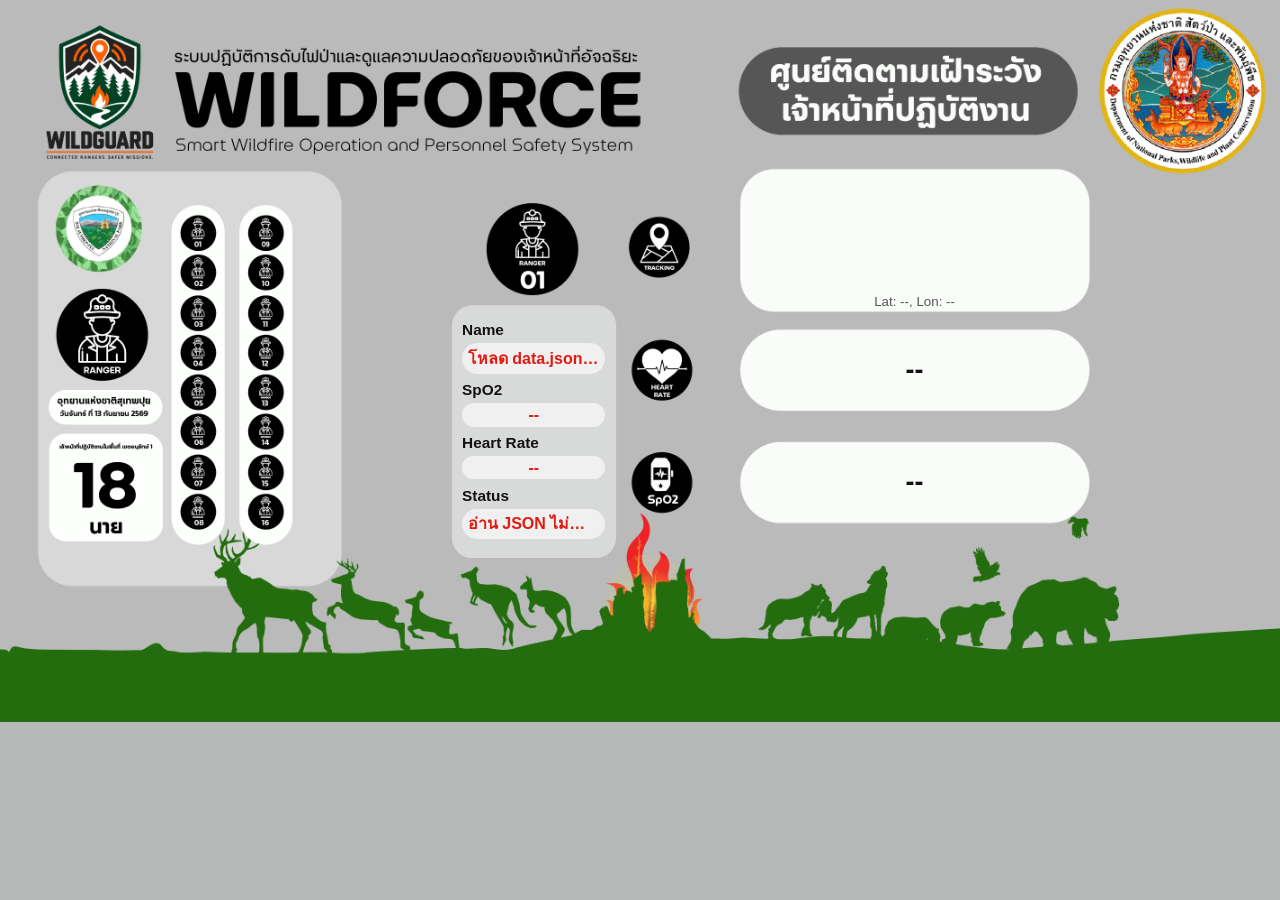
==== preview.html @ 77545406 "Initial GitHub Pages setup" ====
<!doctype html>
<html lang="th">
  <head>
    <meta charset="UTF-8" />
    <meta name="viewport" content="width=device-width, initial-scale=1" />
    <title>Wildforce JSON Test</title>
    <link rel="stylesheet" href="./data/Json_Test/preview.css" />
  </head>
  <body>
    <main class="dashboard">
      <section class="info-panel">
        <div class="field"><b>Name</b><strong id="name">--</strong></div>
        <div class="field"><b>SpO2</b><strong id="spo2">--</strong></div>
        <div class="field"><b>Heart Rate</b><strong id="hr">--</strong></div>
        <div class="field"><b>Status</b><strong id="status">--</strong></div>
      </section>
      <section class="map-panel">
        <iframe id="map" title="ตำแหน่งเจ้าหน้าที่"></iframe>
        <small id="coordinates">Lat: --, Lon: --</small>
      </section>
      <strong class="metric hr" id="rightHr">--</strong>
      <strong class="metric spo2" id="rightSpo2">--</strong>
    </main>
    <script src="./data/Json_Test/preview.js"></script>
  </body>
</html>
---- data/Json_Test/preview.css ----
* {
  box-sizing: border-box;
}
html,
body {
  margin: 0;
  min-height: 100%;
  background: #b7b8b8;
}
body {
  display: grid;
  place-items: start center;
  overflow: auto;
  font-family: "Segoe UI", Tahoma, sans-serif;
}
.dashboard {
  position: relative;
  width: min(100vw, calc(100vh * 1.771875));
  aspect-ratio: 2835 / 1600;
  background: url("../image.png") center / 100% 100% no-repeat;
}
.info-panel {
  position: absolute;
  top: 42.3%;
  left: 35.3%;
  width: 12.8%;
  height: 35%;
  padding: 1.2% 0.8%;
  border-radius: 20px;
  background: #d8dad9;
  color: #111;
}
.field {
  margin-bottom: 5%;
}
.field b {
  display: block;
  margin-bottom: 4px;
  font-size: clamp(10px, 1.2vw, 18px);
}
.field strong {
  display: block;
  overflow: hidden;
  padding: 2% 4%;
  border-radius: 30px;
  background: #f0f0f0;
  color: #e21b12;
  font-size: clamp(10px, 1.25vw, 20px);
  text-align: center;
  white-space: nowrap;
  text-overflow: ellipsis;
}
.map-panel {
  position: absolute;
  top: 23.5%;
  left: 57.8%;
  width: 27.3%;
  height: 19.8%;
}
#map {
  width: 100%;
  height: 100%;
  border: 0;
  border-radius: 25px;
}
.map-panel small {
  position: absolute;
  bottom: 4px;
  left: 0;
  width: 100%;
  color: #555;
  text-align: center;
}
.metric {
  position: absolute;
  left: 57.8%;
  display: grid;
  width: 27.3%;
  height: 11.2%;
  place-items: center;
  color: #111;
  font-size: clamp(20px, 2.1vw, 34px);
}
.hr {
  top: 45.7%;
}
.spo2 {
  top: 61.2%;
}
@media (max-width: 760px) {
  .dashboard {
    width: 100vw;
  }
}
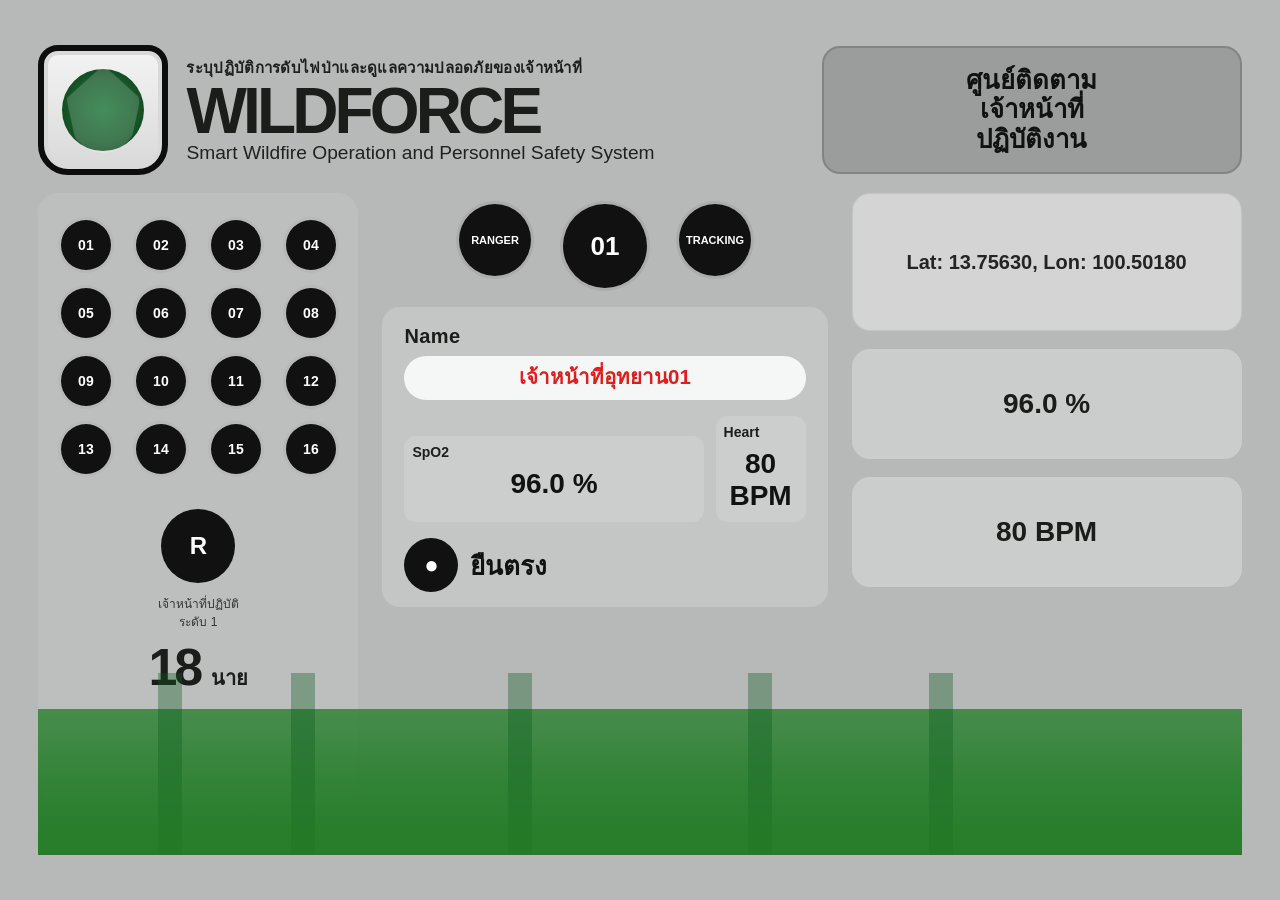
==== commit f70bcc3c: "Align preview layout with supplied design" ====
--- a/preview.html
+++ b/preview.html
@@ -3,24 +3,526 @@
   <head>
     <meta charset="UTF-8" />
     <meta name="viewport" content="width=device-width, initial-scale=1" />
-    <title>Wildforce JSON Test</title>
-    <link rel="stylesheet" href="./data/Json_Test/preview.css" />
+    <title>Wildforce Dashboard</title>
+    <style>
+      :root {
+        --bg: #b7b8b8;
+        --panel: #dfe2df;
+        --dark: #111111;
+        --white: #f5f5f5;
+        --text: #1b1d1a;
+        --muted: #4b4b4b;
+        --green: #1d7b2b;
+        --green-2: #1e8e3a;
+        --red: #de1d1d;
+      }
+
+      * { box-sizing: border-box; }
+      html, body {
+        margin: 0;
+        min-height: 100%;
+        background: var(--bg);
+        font-family: "Segoe UI", Tahoma, sans-serif;
+        color: var(--text);
+      }
+
+      body {
+        display: grid;
+        place-items: center;
+        min-height: 100vh;
+      }
+
+      .dashboard {
+        position: relative;
+        width: min(94vw, 1600px);
+        height: min(90vh, 890px);
+        overflow: hidden;
+        background: var(--bg);
+      }
+
+      .topbar {
+        display: flex;
+        align-items: center;
+        justify-content: space-between;
+        gap: 24px;
+        margin: 0 0 18px;
+      }
+
+      .brand-box {
+        display: flex;
+        align-items: center;
+        gap: 18px;
+        flex: 1;
+        min-width: 0;
+      }
+
+      .shield {
+        flex: 0 0 130px;
+        width: 130px;
+        height: 130px;
+        border-radius: 20px 20px 30px 30px;
+        background: linear-gradient(180deg, #f3f3f3 0%, #d9d9d9 100%);
+        border: 6px solid #0d0d0d;
+        box-shadow: inset 0 0 0 4px #d9d9d9;
+        position: relative;
+      }
+
+      .shield::before {
+        content: "";
+        position: absolute;
+        inset: 18px;
+        border-radius: 50%;
+        background: radial-gradient(circle at center, #1b7437 0%, #175b2a 55%, #0d3518 100%);
+      }
+
+      .shield::after {
+        content: "";
+        position: absolute;
+        inset: 14px 22px 16px 22px;
+        border-radius: 50%;
+        background: #fff;
+        clip-path: polygon(50% 0%, 100% 38%, 84% 100%, 16% 100%, 0% 38%);
+        opacity: .18;
+      }
+
+      .brand-copy {
+        flex: 1;
+        min-width: 0;
+      }
+
+      .brand-copy .small {
+        display: block;
+        color: #1f1f1f;
+        font-weight: 700;
+        font-size: 15px;
+        letter-spacing: .02em;
+      }
+
+      .brand-copy .title {
+        font-size: clamp(46px, 5vw, 118px);
+        line-height: .85;
+        letter-spacing: -.06em;
+        font-weight: 900;
+        margin-top: 4px;
+      }
+
+      .brand-copy .tag {
+        margin-top: 4px;
+        color: #212121;
+        font-size: clamp(16px, 1.5vw, 26px);
+        font-weight: 500;
+      }
+
+      .title-card {
+        width: 420px;
+        min-width: 260px;
+        height: 128px;
+        border-radius: 18px;
+        background: rgba(17,17,17,0.16);
+        border: 2px solid rgba(17,17,17,0.18);
+        display: grid;
+        place-items: center;
+        text-align: center;
+        padding: 8px 18px;
+        font-weight: 800;
+        color: #111;
+        line-height: 1.15;
+        font-size: clamp(22px, 2vw, 36px);
+      }
+
+      .content {
+        display: grid;
+        grid-template-columns: 320px 1fr 390px;
+        gap: 24px;
+        align-items: start;
+      }
+
+      .roster-panel {
+        background: rgba(255,255,255,0.08);
+        border-radius: 20px;
+        padding: 18px 14px 12px;
+        min-height: 610px;
+      }
+
+      .roster-grid {
+        display: grid;
+        grid-template-columns: repeat(4, 1fr);
+        gap: 12px 8px;
+        align-items: center;
+        justify-items: center;
+        margin-top: 6px;
+      }
+
+      .roster-cell {
+        width: 56px;
+        height: 56px;
+        border-radius: 50%;
+        background: #111;
+        color: #fff;
+        display: grid;
+        place-items: center;
+        font-weight: 700;
+        font-size: 14px;
+        border: 3px solid rgba(255,255,255,0.7);
+      }
+
+      .roster-cell.active {
+        background: #111;
+        box-shadow: inset 0 0 0 3px #fff;
+      }
+
+      .roster-footer {
+        margin-top: 18px;
+        position: relative;
+        padding-top: 14px;
+      }
+
+      .roster-footer .selected {
+        width: 74px;
+        height: 74px;
+        border-radius: 50%;
+        background: #111;
+        color: #fff;
+        display: grid;
+        place-items: center;
+        font-weight: 800;
+        font-size: 24px;
+        margin: 0 auto 12px;
+      }
+
+      .roster-footer .meta {
+        font-size: 12px;
+        text-align: center;
+        color: #333;
+        line-height: 1.5;
+      }
+
+      .count {
+        font-size: clamp(52px, 4vw, 92px);
+        font-weight: 900;
+        letter-spacing: -0.06em;
+        line-height: 1;
+        text-align: center;
+        margin-top: 10px;
+      }
+
+      .count span {
+        font-size: 20px;
+        letter-spacing: 0;
+      }
+
+      .middle {
+        display: flex;
+        flex-direction: column;
+        gap: 16px;
+      }
+
+      .status-row {
+        display: flex;
+        justify-content: center;
+        gap: 26px;
+        margin-top: 8px;
+      }
+
+      .mini-badge {
+        width: 90px;
+        height: 90px;
+        border-radius: 50%;
+        background: #111;
+        color: #fff;
+        display: grid;
+        place-items: center;
+        font-weight: 800;
+        font-size: 12px;
+        border: 3px solid rgba(255,255,255,0.65);
+      }
+
+      .mini-badge.small {
+        width: 78px;
+        height: 78px;
+        font-size: 11px;
+      }
+
+      .mini-badge strong {
+        display: block;
+        font-size: 26px;
+        line-height: 1;
+      }
+
+      .info-box {
+        width: 100%;
+        border-radius: 18px;
+        background: rgba(255,255,255,0.18);
+        padding: 18px 22px 14px;
+        min-height: 300px;
+      }
+
+      .label {
+        display: block;
+        margin: 0 0 8px;
+        font-size: 20px;
+        font-weight: 800;
+        letter-spacing: .02em;
+      }
+
+      .value {
+        display: block;
+        width: 100%;
+        min-height: 44px;
+        border-radius: 22px;
+        background: rgba(255,255,255,0.84);
+        color: var(--red);
+        font-size: clamp(18px, 1.6vw, 30px);
+        font-weight: 800;
+        padding: 8px 12px;
+        text-align: center;
+        line-height: 1.3;
+      }
+
+      .metrics {
+        display: grid;
+        grid-template-columns: 1fr 90px;
+        gap: 12px;
+        margin-top: 16px;
+        align-items: end;
+      }
+
+      .metric-box {
+        background: rgba(255,255,255,0.14);
+        border-radius: 12px;
+        padding: 8px 8px 10px;
+        min-height: 86px;
+      }
+
+      .metric-box .sub {
+        display: block;
+        font-size: 14px;
+        font-weight: 700;
+        color: #1d1d1d;
+      }
+
+      .metric-box .num {
+        display: block;
+        margin-top: 8px;
+        font-size: 28px;
+        text-align: center;
+        font-weight: 800;
+        color: #111;
+      }
+
+      .status-display {
+        margin-top: 16px;
+        display: flex;
+        align-items: center;
+        gap: 12px;
+      }
+
+      .status-indicator {
+        width: 54px;
+        height: 54px;
+        border-radius: 50%;
+        background: #111;
+        color: #fff;
+        display: grid;
+        place-items: center;
+        font-size: 24px;
+        font-weight: 800;
+      }
+
+      .status-text {
+        font-size: 26px;
+        font-weight: 800;
+        color: #111;
+        flex: 1;
+      }
+
+      .right-area {
+        display: flex;
+        flex-direction: column;
+        gap: 18px;
+      }
+
+      .map-box {
+        height: 138px;
+        border-radius: 18px;
+        background: rgba(255,255,255,0.4);
+        border: 1px solid rgba(0,0,0,0.08);
+        display: grid;
+        place-items: center;
+        font-size: 20px;
+        color: #242424;
+        font-weight: 700;
+      }
+
+      .stat-box {
+        height: 110px;
+        border-radius: 18px;
+        background: rgba(255,255,255,0.28);
+        display: flex;
+        align-items: center;
+        justify-content: center;
+        font-size: 28px;
+        font-weight: 800;
+      }
+
+      .forest {
+        position: absolute;
+        left: 0;
+        right: 0;
+        bottom: -18px;
+        height: 200px;
+        background: linear-gradient(180deg, rgba(0,0,0,0) 0%, rgba(0,0,0,0) 18%, rgba(44,129,49,0.82) 18%, rgba(22,120,34,0.9) 100%);
+        border-radius: 26px 26px 0 0;
+        overflow: hidden;
+      }
+
+      .forest::before,
+      .forest::after {
+        content: "";
+        position: absolute;
+        inset: 0;
+        background-repeat: no-repeat;
+        background-size: 100% 100%;
+      }
+
+      .forest::before {
+        background-image: linear-gradient(90deg, transparent 0 10%, rgba(11,91,31,.45) 10% 12%, transparent 12% 21%, rgba(11,91,31,.45) 21% 23%, transparent 23% 39%, rgba(11,91,31,.45) 39% 41%, transparent 41% 59%, rgba(11,91,31,.45) 59% 61%, transparent 61% 74%, rgba(11,91,31,.45) 74% 76%, transparent 76% 100%);
+        opacity: .8;
+      }
+
+      .forest::after {
+        inset: auto 0 0 0;
+        height: 70%;
+        background: linear-gradient(180deg, transparent, rgba(38,124,37,.9));
+      }
+
+      @media (max-width: 1100px) {
+        .content {
+          grid-template-columns: 1fr;
+        }
+        .right-area {
+          flex-direction: row;
+          flex-wrap: wrap;
+        }
+        .map-box, .stat-box {
+          flex: 1 1 220px;
+        }
+      }
+    </style>
   </head>
   <body>
     <main class="dashboard">
-      <section class="info-panel">
-        <div class="field"><b>Name</b><strong id="name">--</strong></div>
-        <div class="field"><b>SpO2</b><strong id="spo2">--</strong></div>
-        <div class="field"><b>Heart Rate</b><strong id="hr">--</strong></div>
-        <div class="field"><b>Status</b><strong id="status">--</strong></div>
-      </section>
-      <section class="map-panel">
-        <iframe id="map" title="ตำแหน่งเจ้าหน้าที่"></iframe>
-        <small id="coordinates">Lat: --, Lon: --</small>
-      </section>
-      <strong class="metric hr" id="rightHr">--</strong>
-      <strong class="metric spo2" id="rightSpo2">--</strong>
+      <header class="topbar">
+        <div class="brand-box">
+          <div class="shield" aria-hidden="true"></div>
+          <div class="brand-copy">
+            <span class="small">ระบุปฏิบัติการดับไฟป่าและดูแลความปลอดภัยของเจ้าหน้าที่</span>
+            <div class="title">WILDFORCE</div>
+            <div class="tag">Smart Wildfire Operation and Personnel Safety System</div>
+          </div>
+        </div>
+        <div class="title-card">ศูนย์ติดตาม<br />เจ้าหน้าที่<br />ปฏิบัติงาน</div>
+      </header>
+
+      <div class="content">
+        <aside class="roster-panel">
+          <div class="roster-grid">
+            <div class="roster-cell">01</div>
+            <div class="roster-cell">02</div>
+            <div class="roster-cell">03</div>
+            <div class="roster-cell">04</div>
+            <div class="roster-cell">05</div>
+            <div class="roster-cell">06</div>
+            <div class="roster-cell">07</div>
+            <div class="roster-cell">08</div>
+            <div class="roster-cell">09</div>
+            <div class="roster-cell">10</div>
+            <div class="roster-cell">11</div>
+            <div class="roster-cell">12</div>
+            <div class="roster-cell">13</div>
+            <div class="roster-cell">14</div>
+            <div class="roster-cell">15</div>
+            <div class="roster-cell">16</div>
+          </div>
+
+          <div class="roster-footer">
+            <div class="selected">R</div>
+            <div class="meta">เจ้าหน้าที่ปฏิบัติ<br />ระดับ 1</div>
+            <div class="count">18 <span>นาย</span></div>
+          </div>
+        </aside>
+
+        <section class="middle">
+          <div class="status-row">
+            <div class="mini-badge small">RANGER</div>
+            <div class="mini-badge"><strong>01</strong></div>
+            <div class="mini-badge small">TRACKING</div>
+          </div>
+
+          <div class="info-box">
+            <span class="label">Name</span>
+            <span id="name" class="value">โหลด data.json...</span>
+
+            <div class="metrics">
+              <div class="metric-box">
+                <span class="sub">SpO2</span>
+                <strong id="spo2" class="num">--</strong>
+              </div>
+              <div class="metric-box">
+                <span class="sub">Heart</span>
+                <strong id="hr" class="num">--</strong>
+              </div>
+            </div>
+
+            <div class="status-display">
+              <div class="status-indicator">●</div>
+              <div id="status" class="status-text">--</div>
+            </div>
+          </div>
+        </section>
+
+        <aside class="right-area">
+          <div class="map-box" id="coordinates">Lat: --, Lon: --</div>
+          <div class="stat-box" id="rightSpo2">--</div>
+          <div class="stat-box" id="rightHr">--</div>
+        </aside>
+      </div>
+
+      <div class="forest" aria-hidden="true"></div>
     </main>
-    <script src="./data/Json_Test/preview.js"></script>
+
+    <script>
+      const statusLabels = ["ยืนตรง", "ล้ม", "เอียงซ้าย", "เอียงขวา"];
+      const setText = (id, value) => {
+        const el = document.getElementById(id);
+        if (el) el.textContent = value;
+      };
+
+      async function loadData() {
+        const res = await fetch('./data/Json_Test/data.json', { cache: 'no-store' });
+        if (!res.ok) throw new Error('โหลด data.json ไม่สำเร็จ');
+        const data = await res.json();
+
+        const hasData = data.hasData !== false;
+        const latitude = Number(data.lat) || 0;
+        const longitude = Number(data.lon) || 0;
+
+        setText('name', data.name || 'เจ้าหน้าที่อุทยาน01');
+        setText('spo2', hasData ? `${Number(data.spo2).toFixed(1)} %` : '--');
+        setText('hr', hasData ? `${Number(data.hr).toFixed(0)} BPM` : '--');
+        setText('status', statusLabels[Number(data.status)] || statusLabels[0]);
+        setText('coordinates', `Lat: ${latitude.toFixed(5)}, Lon: ${longitude.toFixed(5)}`);
+        setText('rightSpo2', hasData ? `${Number(data.spo2).toFixed(1)} %` : '--');
+        setText('rightHr', hasData ? `${Number(data.hr).toFixed(0)} BPM` : '--');
+      }
+
+      loadData().catch((error) => {
+        setText('name', 'โหลด data.json ไม่สำเร็จ');
+        setText('status', 'อ่าน JSON ไม่สำเร็จ');
+        setText('spo2', '--');
+        setText('hr', '--');
+        setText('coordinates', 'Lat: --, Lon: --');
+      });
+    </script>
   </body>
 </html>
